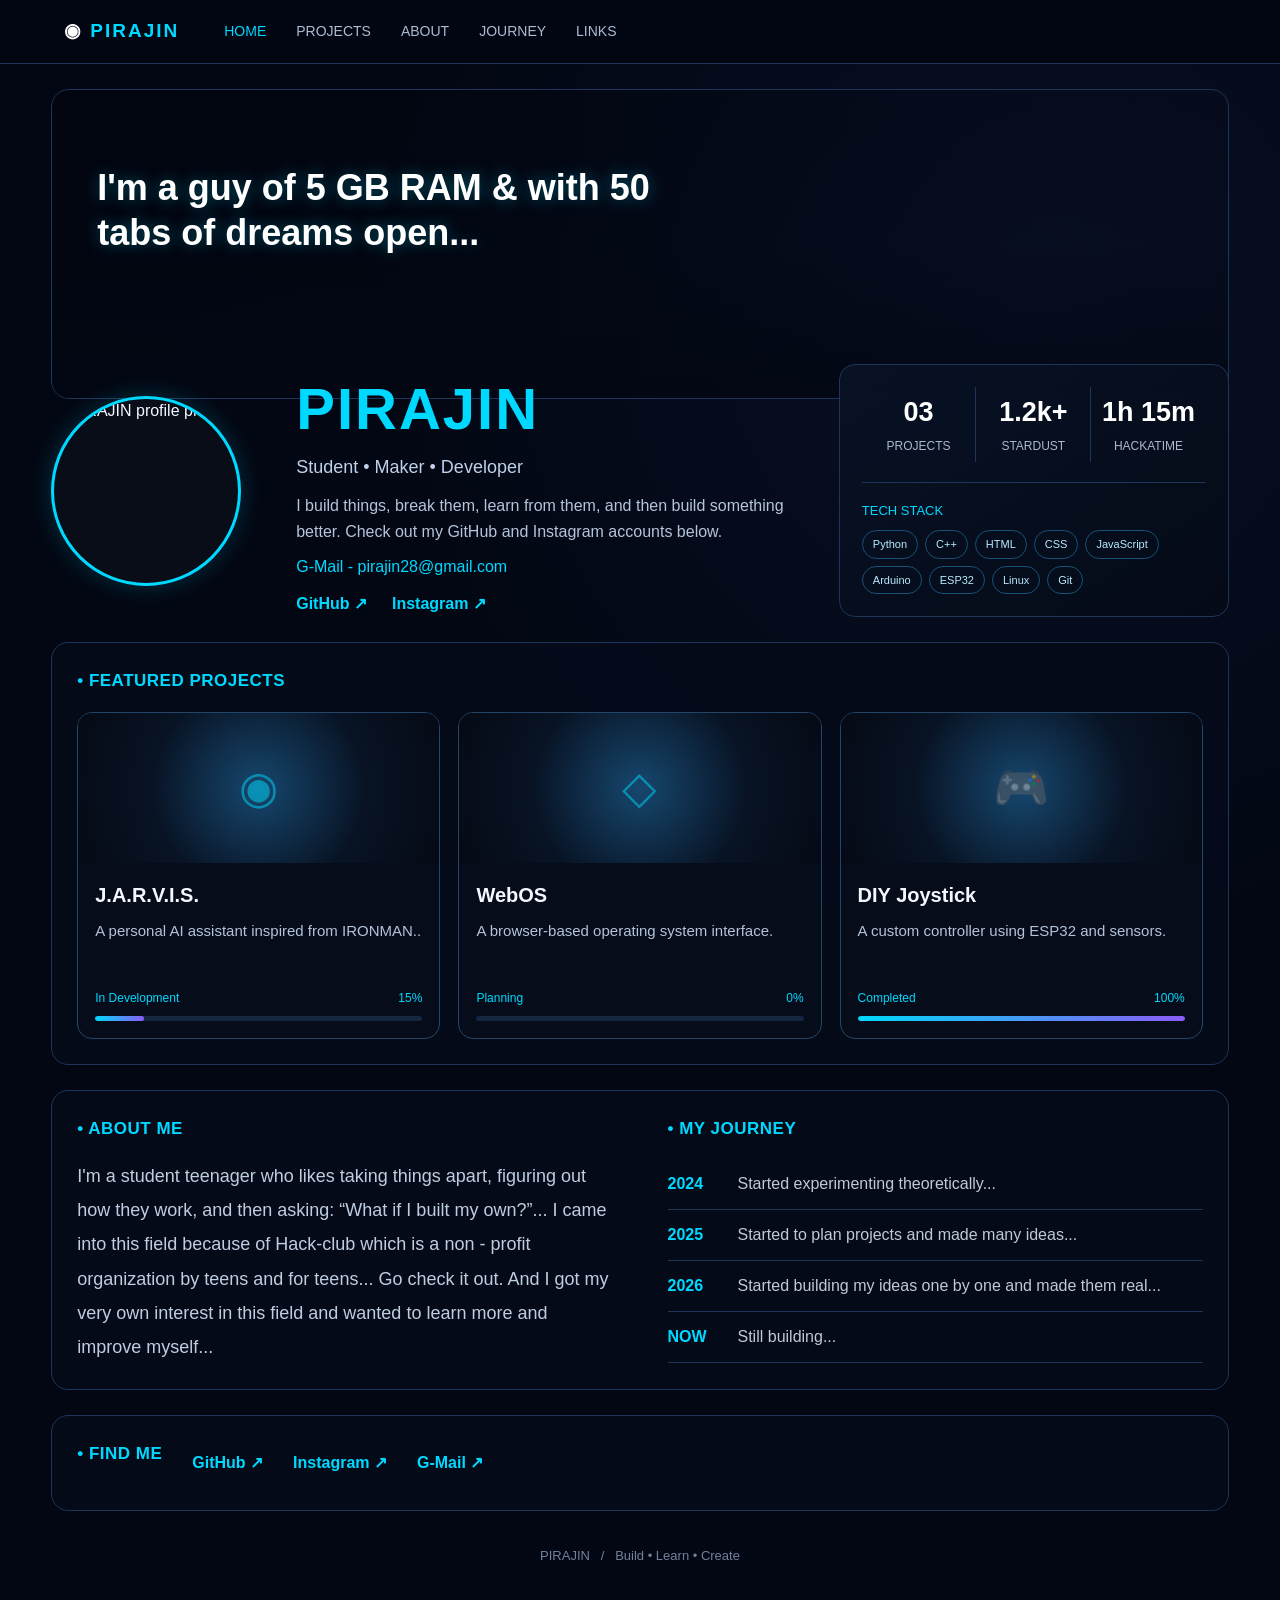
==== INDEX!.html @ ab283a8d "Add files via upload" ====
<!DOCTYPE html>
<html lang="en">
<head>
<meta charset="UTF-8">
<meta name="viewport" content="width=device-width, initial-scale=1.0">

<title>PIRAJIN | Builder</title>

<style>

/* =========================
   GLOBAL
========================= */

:root {
    --bg: #030713;
    --panel: #060c1c;
    --panel2: #081225;
    --cyan: #00d9ff;
    --purple: #8b5cf6;
    --text: #f4f7ff;
    --muted: #aab8d0;
    --border: #1c3558;
}

* {
    box-sizing: border-box;
    margin: 0;
    padding: 0;
    scroll-behavior: smooth;
}

body {
    background:
        radial-gradient(
            circle at 80% 20%,
            rgba(22, 42, 88, 0.25),
            transparent 40%
        ),
        var(--bg);

    color: var(--text);

    font-family:
        Arial,
        Helvetica,
        sans-serif;

    line-height: 1.5;
}

a {
    text-decoration: none;
    color: inherit;
}


/* =========================
   NAVBAR
========================= */

.navbar {

    position: sticky;
    top: 0;

    z-index: 100;

    height: 64px;

    display: flex;
    align-items: center;

    padding: 0 5%;

    background: rgba(3, 7, 19, 0.94);

    border-bottom: 1px solid var(--border);

    backdrop-filter: blur(15px);

}

.logo {

    font-size: 19px;

    font-weight: 800;

    letter-spacing: 2px;

    color: white;

}

.logo span {
    color: var(--cyan);
}


.nav-links {

    display: flex;

    gap: 30px;

    margin-left: 45px;
}


.nav-links a {

    color: #aebbd2;

    font-size: 14px;

    transition: 0.2s;

}


.nav-links a:hover,
.nav-links a.active {

    color: var(--cyan);

}


/* =========================
   MAIN
========================= */

.container {

    width: min(1200px, 92%);

    margin: auto;

}


/* =========================
   SPACE BANNER
========================= */

.banner {

    height: 310px;

    margin-top: 25px;

    border: 1px solid var(--border);

    border-radius: 18px;

    overflow: hidden;

    position: relative;

    background-image:
        linear-gradient(
            90deg,
            rgba(2, 5, 15, 0.65),
            rgba(2, 5, 15, 0.05)
        ),
        url("space-banner.jpg");

    background-size: cover;

    background-position: center;

}


.banner::after {

    content: "";

    position: absolute;

    inset: 0;

    background:
        linear-gradient(
            to top,
            rgba(3, 7, 19, 0.8),
            transparent 50%
        );

    pointer-events: none;

}


.banner-text {

    position: absolute;

    z-index: 2;

    left: 45px;

    top: 75px;

    max-width: 560px;

    font-size: 36px;

    font-weight: 700;

    line-height: 1.25;

    color: white;

    text-shadow:
        0 0 15px rgba(0, 217, 255, 0.35);

}


/* =========================
   PROFILE
========================= */

.profile-section {

    display: grid;

    grid-template-columns: 210px 1fr 390px;

    gap: 35px;

    align-items: center;

    margin-top: -35px;

    position: relative;

    z-index: 5;

}


.profile-photo {

    width: 190px;

    height: 190px;

    border-radius: 50%;

    object-fit: cover;

    border: 3px solid var(--cyan);

    box-shadow:
        0 0 25px rgba(0, 217, 255, 0.2);

    background: #080d18;

}


.profile-info h1 {

    font-size: 58px;

    color: var(--cyan);

    letter-spacing: 2px;

    margin-bottom: 2px;

}


.profile-info h2 {

    font-size: 18px;

    font-weight: 500;

    color: #bfd0e9;

    margin-bottom: 12px;

}


.profile-bio {

    color: #b5c4da;

    max-width: 650px;

    line-height: 1.6;

}


.email {

    display: inline-block;

    margin-top: 10px;

    color: var(--cyan);

}


.social-links {

    display: flex;

    gap: 25px;

    margin-top: 13px;

}


.social-links a {

    color: var(--cyan);

    font-weight: 600;

}


.social-links a:hover {

    text-decoration: underline;

}


/* =========================
   STATS PANEL
========================= */

.stats-panel {

    border: 1px solid var(--border);

    border-radius: 16px;

    padding: 22px;

    background:
        linear-gradient(
            145deg,
            rgba(8, 18, 37, 0.95),
            rgba(4, 10, 22, 0.95)
        );

}


.stats-grid {

    display: grid;

    grid-template-columns: repeat(3, 1fr);

    text-align: center;

}


.stat {

    padding: 5px 10px;

    border-right: 1px solid var(--border);

}


.stat:last-child {

    border-right: none;

}


.stat-number {

    display: block;

    font-size: 27px;

    font-weight: 800;

    color: white;

}


.stat-label {

    color: var(--muted);

    font-size: 12px;

}


.tech-stack {

    margin-top: 20px;

    padding-top: 18px;

    border-top: 1px solid var(--border);

}


.tech-title {

    color: var(--cyan);

    font-size: 13px;

    margin-bottom: 10px;

}


.tech-tags {

    display: flex;

    flex-wrap: wrap;

    gap: 7px;

}


.tech-tags span {

    padding: 5px 10px;

    border: 1px solid #175078;

    border-radius: 20px;

    font-size: 11px;

    color: #b8eaff;

}


/* =========================
   GENERAL SECTION
========================= */

.section {

    margin-top: 25px;

    padding: 25px;

    border: 1px solid var(--border);

    border-radius: 17px;

    background:
        rgba(5, 11, 26, 0.88);

}


.section-title {

    color: var(--cyan);

    font-size: 17px;

    font-weight: 700;

    letter-spacing: 0.5px;

    margin-bottom: 18px;

}


.section-title::before {

    content: "• ";

}


/* =========================
   PROJECTS
========================= */

.project-grid {

    display: grid;

    grid-template-columns:
        repeat(3, 1fr);

    gap: 18px;

}


.project-card {

    border: 1px solid #244568;

    border-radius: 15px;

    overflow: hidden;

    background: #060c1a;

    transition: 0.25s;

}


.project-card:hover {

    transform: translateY(-4px);

    border-color: var(--cyan);

    box-shadow:
        0 10px 30px rgba(0, 0, 0, 0.35);

}


.project-image {

    height: 150px;

    background:

        radial-gradient(
            circle,
            #16476e 0%,
            #081324 55%,
            #050a15 100%
        );

    display: flex;

    align-items: center;

    justify-content: center;

    color: rgba(0, 217, 255, 0.5);

    font-size: 45px;

}


.project-content {

    padding: 17px;

}


.project-content h3 {

    font-size: 20px;

    margin-bottom: 10px;

}


.project-description {

    color: #b4c3da;

    min-height: 52px;

    font-size: 15px;

}


.project-status {

    display: flex;

    justify-content: space-between;

    margin-top: 17px;

    font-size: 12px;

}


.status {

    color: var(--cyan);

}


.percent {

    color: var(--cyan);

}


.progress {

    width: 100%;

    height: 5px;

    margin-top: 9px;

    border-radius: 10px;

    background: #142640;

    overflow: hidden;

}


.progress-bar {

    height: 100%;

    border-radius: 10px;

    background:
        linear-gradient(
            90deg,
            var(--cyan),
            var(--purple)
        );

}


/* =========================
   ABOUT + JOURNEY
========================= */

.about-grid {

    display: grid;

    grid-template-columns:
        1fr 1fr;

    gap: 55px;

}


.about-text {

    font-size: 18px;

    color: #c0cde1;

    line-height: 1.9;

}


.timeline {

    display: flex;

    flex-direction: column;

}


.timeline-row {

    display: grid;

    grid-template-columns: 70px 1fr;

    padding: 13px 0;

    border-bottom: 1px solid var(--border);

}


.timeline-year {

    color: var(--cyan);

    font-weight: 700;

}


.timeline-text {

    color: #c0c9d9;

}


/* =========================
   LINKS
========================= */

.links-section {

    display: flex;

    align-items: center;

    gap: 30px;

    flex-wrap: wrap;

}


.links-section a {

    color: var(--cyan);

    font-weight: 600;

}


.links-section a:hover {

    text-decoration: underline;

}


/* =========================
   FOOTER
========================= */

footer {

    text-align: center;

    padding: 35px;

    color: #71819c;

    font-size: 13px;

}


/* =========================
   RESPONSIVE
========================= */

@media(max-width: 950px) {

    .profile-section {

        grid-template-columns: 170px 1fr;

    }

    .stats-panel {

        grid-column: 1 / -1;

    }

    .project-grid {

        grid-template-columns:
            repeat(2, 1fr);

    }

}


@media(max-width: 650px) {

    .navbar {

        overflow-x: auto;

    }

    .nav-links {

        margin-left: 20px;

        gap: 16px;

    }

    .banner {

        height: 260px;

    }

    .banner-text {

        left: 25px;

        top: 50px;

        font-size: 27px;

    }

    .profile-section {

        grid-template-columns: 1fr;

        margin-top: -20px;

    }

    .profile-info h1 {

        font-size: 45px;

    }

    .project-grid {

        grid-template-columns: 1fr;

    }

    .about-grid {

        grid-template-columns: 1fr;

        gap: 35px;

    }

}

</style>
</head>


<body>


<!-- =========================
     NAVIGATION
========================= -->

<header class="navbar">

    <div class="logo">
        ◉ <span>PIRAJIN</span>
    </div>

    <nav class="nav-links">

        <a href="#home" class="active">
            HOME
        </a>

        <a href="#projects">
            PROJECTS
        </a>

        <a href="#about">
            ABOUT
        </a>

        <a href="#journey">
            JOURNEY
        </a>

        <a href="#links">
            LINKS
        </a>

    </nav>

</header>



<main class="container">


<!-- =========================
     HOME / BANNER
========================= -->

<section id="home">

    <div class="banner">

        <div class="banner-text">

            I'm a guy of 5 GB RAM &amp;
            with 50 tabs of dreams open...

        </div>

    </div>


    <!-- PROFILE -->

    <div class="profile-section">


        <!-- PROFILE IMAGE -->

        <img
            src="profile.jpg"
            class="profile-photo"
            alt="PIRAJIN profile photo"
        >


        <!-- PROFILE INFORMATION -->

        <div class="profile-info">

            <h1>
                PIRAJIN
            </h1>

            <h2>
                Student • Maker • Developer
            </h2>

            <p class="profile-bio">

                I build things, break them, learn from them,
                and then build something better.
                Check out my GitHub and Instagram accounts below.

            </p>

            <a
                class="email"
                href="mailto:pirajin28@gmail.com"
            >
                G-Mail - pirajin28@gmail.com
            </a>


            <div class="social-links">

                <a
                    href="https://github.com/pirajin28"
                    target="_blank"
                >
                    GitHub ↗
                </a>

                <a
                    href="https://www.instagram.com/pirajin.p/"
                    target="_blank"
                >
                    Instagram ↗
                </a>

            </div>

        </div>



        <!-- STATS -->

        <div class="stats-panel">

            <div class="stats-grid">

                <div class="stat">

                    <span class="stat-number">
                        03
                    </span>

                    <span class="stat-label">
                        PROJECTS
                    </span>

                </div>


                <div class="stat">

                    <span class="stat-number">
                        1.2k+
                    </span>

                    <span class="stat-label">
                        STARDUST
                    </span>

                </div>


                <div class="stat">

                    <span class="stat-number">
                        1h 15m
                    </span>

                    <span class="stat-label">
                        HACKATIME
                    </span>

                </div>

            </div>


            <div class="tech-stack">

                <div class="tech-title">
                    TECH STACK
                </div>

                <div class="tech-tags">

                    <span>Python</span>
                    <span>C++</span>
                    <span>HTML</span>
                    <span>CSS</span>
                    <span>JavaScript</span>
                    <span>Arduino</span>
                    <span>ESP32</span>
                    <span>Linux</span>
                    <span>Git</span>

                </div>

            </div>

        </div>

    </div>

</section>



<!-- =========================
     PROJECTS
========================= -->

<section
    id="projects"
    class="section"
>

    <div class="section-title">
        FEATURED PROJECTS
    </div>


    <div class="project-grid">


        <!-- JARVIS -->

        <article class="project-card">

            <div class="project-image">
                ◉
            </div>

            <div class="project-content">

                <h3>
                    J.A.R.V.I.S.
                </h3>

                <p class="project-description">
                    A personal AI assistant inspired from IRONMAN..
                </p>

                <div class="project-status">

                    <span class="status">
                        In Development
                    </span>

                    <span class="percent">
                        15%
                    </span>

                </div>

                <div class="progress">

                    <div
                        class="progress-bar"
                        style="width:15%"
                    ></div>

                </div>

            </div>

        </article>



        <!-- WEBOS -->

        <article class="project-card">

            <div class="project-image">
                ◇
            </div>

            <div class="project-content">

                <h3>
                    WebOS
                </h3>

                <p class="project-description">
                    A browser-based operating system interface.
                </p>

                <div class="project-status">

                    <span class="status">
                        Planning
                    </span>

                    <span class="percent">
                        0%
                    </span>

                </div>

                <div class="progress">

                    <div
                        class="progress-bar"
                        style="width:0%"
                    ></div>

                </div>

            </div>

        </article>



        <!-- DIY JOYSTICK -->

        <article class="project-card">

            <div class="project-image">
                🎮
            </div>

            <div class="project-content">

                <h3>
                    DIY Joystick
                </h3>

                <p class="project-description">
                    A custom controller using ESP32 and sensors.
                </p>

                <div class="project-status">

                    <span class="status">
                        Completed
                    </span>

                    <span class="percent">
                        100%
                    </span>

                </div>

                <div class="progress">

                    <div
                        class="progress-bar"
                        style="width:100%"
                    ></div>

                </div>

            </div>

        </article>


    </div>

</section>



<!-- =========================
     ABOUT + JOURNEY
========================= -->

<section
    id="about"
    class="section"
>

    <div class="about-grid">


        <!-- ABOUT ME -->

        <div>

            <div class="section-title">
                ABOUT ME
            </div>

            <p class="about-text">

                I'm a student teenager who likes taking things
                apart, figuring out how they work, and then asking:
                “What if I built my own?”...
                I came into this field because of Hack-club which
                is a non - profit organization by teens and for
                teens... Go check it out.
                And I got my very own interest in this field and
                wanted to learn more and improve myself...

            </p>

        </div>



        <!-- JOURNEY -->

        <div id="journey">

            <div class="section-title">
                MY JOURNEY
            </div>


            <div class="timeline">


                <div class="timeline-row">

                    <div class="timeline-year">
                        2024
                    </div>

                    <div class="timeline-text">
                        Started experimenting theoretically...
                    </div>

                </div>


                <div class="timeline-row">

                    <div class="timeline-year">
                        2025
                    </div>

                    <div class="timeline-text">
                        Started to plan projects and made many ideas...
                    </div>

                </div>


                <div class="timeline-row">

                    <div class="timeline-year">
                        2026
                    </div>

                    <div class="timeline-text">
                        Started building my ideas one by one and made them real...
                    </div>

                </div>


                <div class="timeline-row">

                    <div class="timeline-year">
                        NOW
                    </div>

                    <div class="timeline-text">
                        Still building...
                    </div>

                </div>


            </div>

        </div>

    </div>

</section>



<!-- =========================
     LINKS
========================= -->

<section
    id="links"
    class="section links-section"
>

    <div class="section-title">
        FIND ME
    </div>


    <a
        href="https://github.com/pirajin28"
        target="_blank"
    >
        GitHub ↗
    </a>


    <a
        href="https://www.instagram.com/pirajin.p/"
        target="_blank"
    >
        Instagram ↗
    </a>


    <a
        href="mailto:pirajin28@gmail.com"
    >
        G-Mail ↗
    </a>

</section>


</main>



<!-- =========================
     FOOTER
========================= -->

<footer>

    PIRAJIN &nbsp; / &nbsp;
    Build • Learn • Create

</footer>



<!-- =========================
     NAVIGATION HIGHLIGHT
========================= -->

<script>

const sections =
    document.querySelectorAll("section[id]");

const navLinks =
    document.querySelectorAll(".nav-links a");


const observer =
    new IntersectionObserver(

        entries => {

            entries.forEach(entry => {

                if (entry.isIntersecting) {

                    navLinks.forEach(link => {

                        link.classList.remove("active");

                    });


                    const active =
                        document.querySelector(
                            '.nav-links a[href="#' +
                            entry.target.id +
                            '"]'
                        );


                    if (active) {

                        active.classList.add("active");

                    }

                }

            });

        },

        {
            rootMargin:
                "-35% 0px -55% 0px"
        }

    );


sections.forEach(section => {

    observer.observe(section);

});

</script>


</body>
</html>
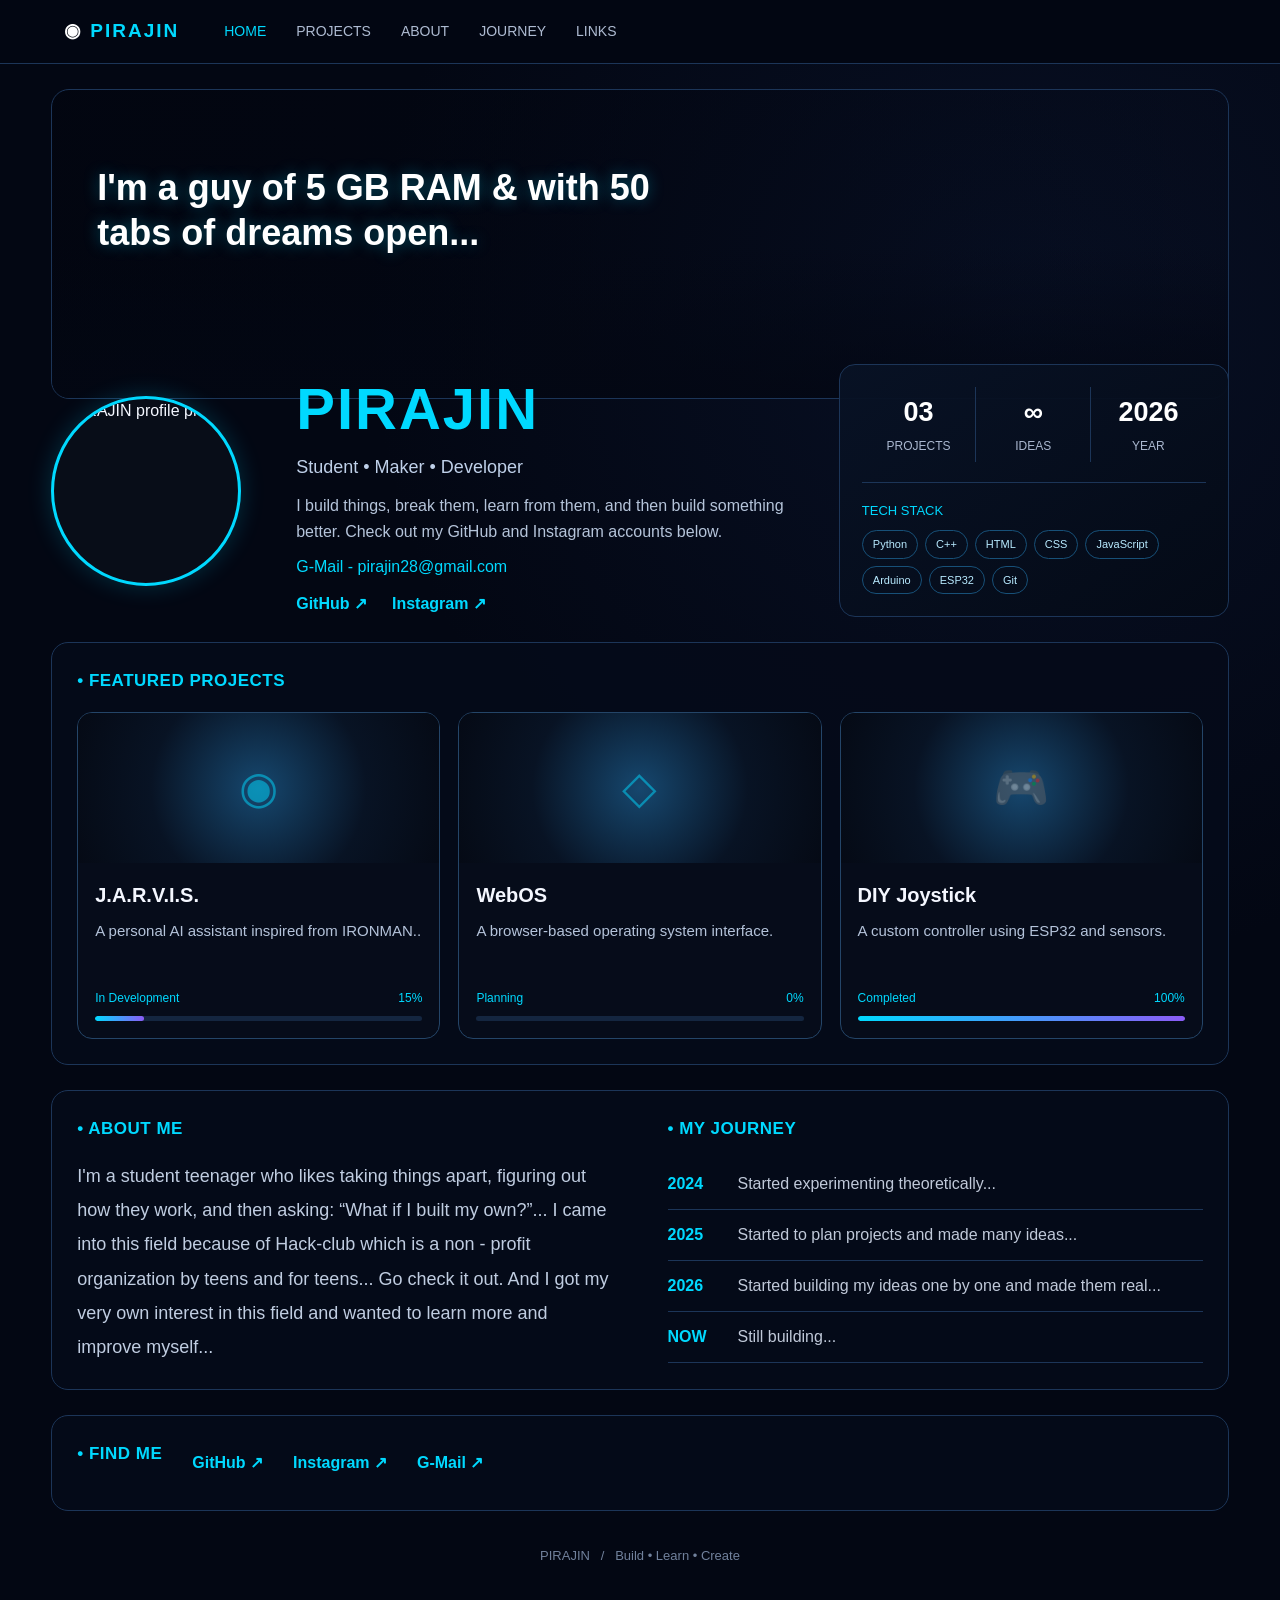
==== commit cf607589: "Add files via upload" ====
--- a/INDEX!.html
+++ b/INDEX!.html
@@ -995,45 +995,45 @@
 
             <div class="stats-grid">
 
-                <div class="stat">
-
-                    <span class="stat-number">
-                        03
-                    </span>
-
-                    <span class="stat-label">
-                        PROJECTS
-                    </span>
-
-                </div>
-
-
-                <div class="stat">
-
-                    <span class="stat-number">
-                        1.2k+
-                    </span>
-
-                    <span class="stat-label">
-                        STARDUST
-                    </span>
-
-                </div>
-
-
-                <div class="stat">
-
-                    <span class="stat-number">
-                        1h 15m
-                    </span>
-
-                    <span class="stat-label">
-                        HACKATIME
-                    </span>
-
-                </div>
-
-            </div>
+    <div class="stat">
+
+        <span class="stat-number">
+            03
+        </span>
+
+        <span class="stat-label">
+            PROJECTS
+        </span>
+
+    </div>
+
+
+    <div class="stat">
+
+        <span class="stat-number">
+            ∞
+        </span>
+
+        <span class="stat-label">
+            IDEAS
+        </span>
+
+    </div>
+
+
+    <div class="stat">
+
+        <span class="stat-number">
+            2026
+        </span>
+
+        <span class="stat-label">
+            YEAR
+        </span>
+
+    </div>
+
+</div>
 
 
             <div class="tech-stack">
@@ -1051,7 +1051,6 @@
                     <span>JavaScript</span>
                     <span>Arduino</span>
                     <span>ESP32</span>
-                    <span>Linux</span>
                     <span>Git</span>
 
                 </div>
